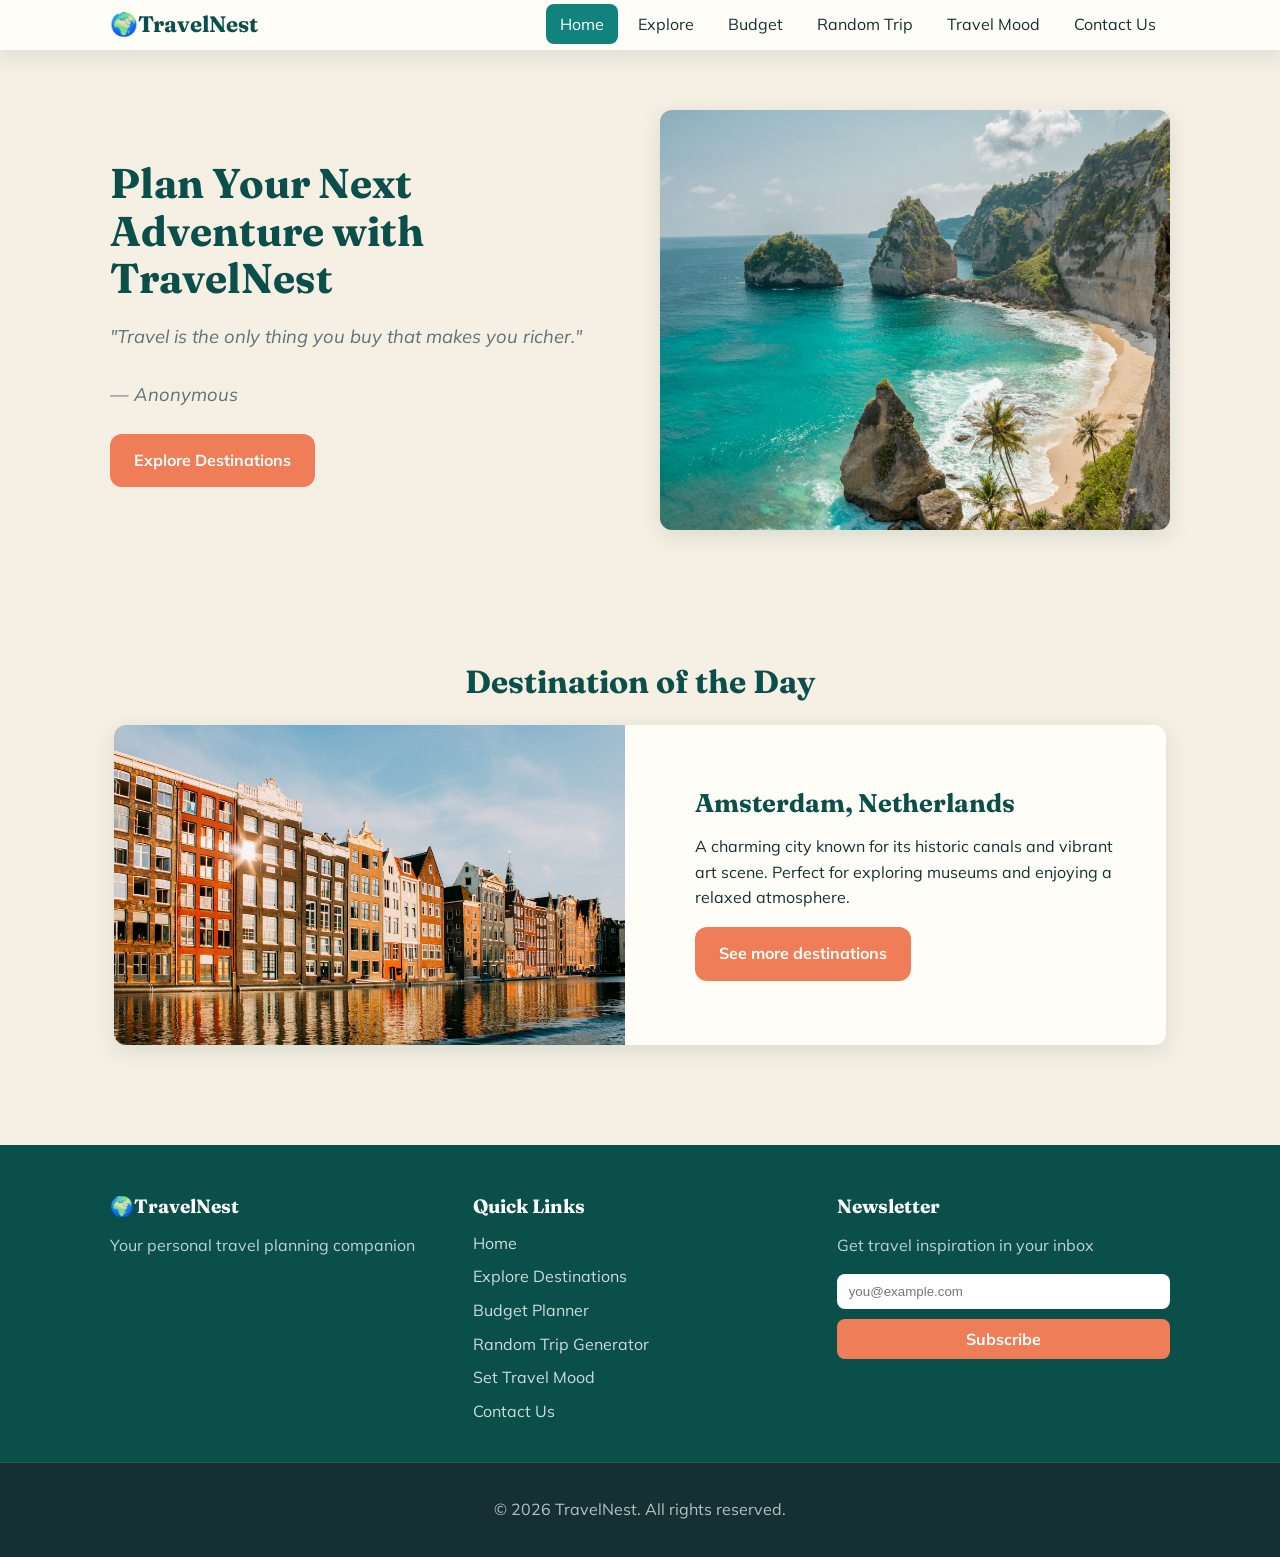
==== index.html @ 8962358c "Add files via upload" ====
<!DOCTYPE html>
<html lang="en">
<head>
    <meta charset="UTF-8">
    <meta name="viewport" content="width=device-width, initial-scale=1.0">
    <title>TravelNest - Travel Companion</title>
    <link rel="preconnect" href="https://fonts.googleapis.com">
    <link rel="preconnect" href="https://fonts.gstatic.com" crossorigin>
    <link href="https://fonts.googleapis.com/css2?family=Fraunces:opsz,wght@9..144,400..700&family=Mulish:wght@400;600;700&display=swap" rel="stylesheet">
    <link rel="stylesheet" href="styles.css">
    <link rel="icon" href="icons/favicon.ico" type="image/x-icon">
    <link rel="manifest" href="manifest.json">
</head>


<body>

<nav class="menu-bar">
  <div class="menu-container">
    <h1>🌍TravelNest</h1>

    <button id="hamburger" class="hamburger" aria-label="Toggle menu">
      <span></span><span></span><span></span>
    </button>

    <ul id="nav-links" class="nav-links">
      <li><a href="index.html" class="menu-item active">Home</a></li>
      <li><a href="explore.html" class="menu-item">Explore</a></li>
      <li><a href="budget.html" class="menu-item">Budget</a></li>
      <li><a href="trips.html" class="menu-item">Random Trip</a></li>
      <li><a href="mood.html" class="menu-item">Travel Mood</a></li>
      <li><a href="contact.html" class="menu-item">Contact Us</a></li>
    </ul>
  </div>
</nav>

<main>
  <section class="hero">
    <div class="hero-text">
      <h2>Plan Your Next Adventure with TravelNest</h2>
      <p id="hero-quote">"Your journey, our passion."</p>
      <a href="explore.html" class="btn-primary">Explore Destinations</a>
    </div>

    <div class="hero-image">
      <img src="images/bali.jpg" alt="A scenic travel destination">
    </div>
  </section>

  <!-- destination of the day-->
   <section class="dotd-section">
    <h2>Destination of the Day</h2>
    <div id="dotd" class="dotd-card">
      Loading today's Pick...
    </div>
  </section>
</main>



<footer class="footer">

    <div class="footer-content">
      <div class="footer-section">
        <h4>🌍TravelNest</h4>
        <p>Your personal travel planning companion</p>
      </div>

      <div class="footer-section">
        <h4>Quick Links</h4>
        <ul>
          <li><a href="index.html">Home</a></li>
          <li><a href="explore.html">Explore Destinations</a></li>
          <li><a href="budget.html">Budget Planner</a></li>
          <li><a href="trips.html">Random Trip Generator</a></li>
          <li><a href="mood.html">Set Travel Mood</a></li>
          <li><a href="contact.html">Contact Us</a></li>
        </ul>
      </div>

      <div class="footer-section">
        <h4>Newsletter</h4>
        <p>Get travel inspiration in your inbox</p>
        <input type="email" id="newsletter-email" placeholder="you@example.com">
        <button id="newsletter-btn" class="btn-primary">Subscribe</button>
        <p id="newsletter-msg"></p>
      </div>
      
    </div>
    <div class="footer-bottom">
      <p>&copy; 2026 TravelNest. All rights reserved.</p>
    </div>
  </footer>

    <script src="data.js"></script>
    <script src="script.js"></script>
    <script src="home.js"></script>
    
</body>
</html>
---- styles.css ----
/* shared by all pages*/

/* 1. Palette + design tokens as CSS variables */
:root {
  --ocean-deep: #0b4f4a;
  --ocean:      #11827c;   /* primary teal */
  --aqua:       #3bb3a8;
  --sand:       #f6efe3;   /* page background */
  --cream:      #fffdf8;   /* cards / panels */
  --coral:      #ef7d57;   /* warm accent / call-to-action */
  --coral-dark: #d8623d;
  --ink:        #143034;   /* main text */
  --muted:      #5e7378;   /* secondary text */
  --radius:     12px;
  --shadow:     0 6px 22px rgba(11, 79, 74, 0.12);
}


/* 2. Base */
* { 
  box-sizing: border-box;
}

body {
  margin: 0;
  font-family: "Mulish", sans-serif;
  color: var(--ink);
  background: var(--sand);
  line-height: 1.6;
}


/* 3. Typography */
h1, h2, h3, h4 {
  font-family: "Fraunces", serif;
  line-height: 1.15;
  color: var(--ocean-deep);
}

a {
  color: var(--ocean);
}



/* 4. Reusable container + section spacing */
.container {
  max-width: 1100px;
  margin: 0 auto;
  padding: 0 20px;
}

main section {
  padding: 48px 0;
}



/* 5. Reusable buttons */
.btn-primary, .btn-secondary {
  display: inline-block;
  padding: 12px 22px;
  border-radius: var(--radius);
  font-family: "Mulish", sans-serif;
  font-weight: 700;
  font-size: 1rem;
  border: 2px solid transparent;
  cursor: pointer;
  text-decoration: none;
  transition: transform 0.15s ease, background 0.2s ease;
}

.btn-primary {
  background: var(--coral);
  color: #fff;
}

.btn-primary:hover {
  background: var(--coral-dark);
  transform: translateY(-2px);
}

.btn-secondary {
  background: transparent;
  color: var(--ocean);
  border-color: var(--ocean);
}

.btn-secondary:hover {
  background: var(--ocean);
  color: #fff;
  transform: translateY(-2px);
}


/* 6. Coloured page-header band*/
.page-header {
  background: linear-gradient(135deg, var(--ocean), var(--ocean-deep));
  color: #fff;
  text-align: center;
  padding: 50px 20px;     /* add this line */
}

.page-header h1 {
  color: #fff;
}

.page-header p {
  color: rgba(255,255,255,0.85);
}


/* NAVIGATION BAR (shared) + mobile hamburger */
.menu-bar {
  background: var(--cream);
  box-shadow: var(--shadow);
  position: sticky;
  top: 0;
  z-index: 300;
}

.menu-container {
  max-width: 1100px;
  margin: 0 auto;
  padding: 12px 20px;
  display: flex;
  align-items: center;
  justify-content: space-between;
  flex-wrap: wrap;
}

.menu-container h1 {
  font-size: 1.4rem;
  margin: 0;
}


.nav-links {
  list-style: none;
  display: flex;
  gap: 6px;
  margin: 0;
  padding: 0;
}

.menu-item {
  color: var(--ink);
  text-decoration: none;
  padding: 10px 14px;
  border-radius: 8px;
  transition: background 0.2s ease, color 0.2s ease;
}

.menu-item:hover {
  background: var(--aqua);
  color: #fff;
}
.menu-item.active {
  background: var(--ocean);
  color: #fff;
}

/* hamburger — hidden on desktop */
.hamburger {
  display: none;
  flex-direction: column;
  gap: 5px;
  background: none;
  border: none;
  cursor: pointer;
  padding: 6px;
}

.hamburger span {
  width: 26px;
  height: 3px;
  background: var(--ocean-deep);
  border-radius: 2px;
  transition: transform 0.3s ease, opacity 0.3s ease;
}

/* MOBILE: show hamburger, collapse menu into a dropdown */
@media (max-width: 768px) {
  .hamburger {
    display: flex;
  }

  .nav-links {
    display: none;
    flex-direction: column;
    width: 100%; 
    margin-top: 12px; 
  }

  .nav-links.open { 
    display: flex; 
  }

  .menu-item { 
    width: 100%; 
    padding: 12px;
  } 
}

/* hamburger bars morph into an X*/
.hamburger.active span:nth-child(1) { 
  transform: translateY(8px) rotate(45deg); 
}

.hamburger.active span:nth-child(2) { 
  opacity: 0; 
}

.hamburger.active span:nth-child(3) { 
  transform: translateY(-8px) rotate(-45deg); 
}

/* ============================================== HOME: HERO ============================================= */
.hero {
  display: grid;
  grid-template-columns: 1fr 1fr;
  gap: 40px;
  align-items: center;
  max-width: 1100px;
  margin: 0 auto;
  padding: 60px 20px;
}

.hero-text h2 {
  font-size: 2.6rem;
  margin: 0 0 16px;
}

.hero-text #hero-quote {
  font-size: 1.15rem;
  color: var(--muted);
  font-style: italic;
  min-height: 3.5em;
  margin-bottom: 24px;
}

.hero-image img {
  width: 100%;
  height: 420px;
  object-fit: cover;
  border-radius: var(--radius);
  box-shadow: var(--shadow);
}

/* stack on smaller screens */
@media (max-width: 768px) {
  .hero {
    grid-template-columns: 1fr;
    padding: 40px 20px;
  }

  .hero-text h2 { 
    font-size: 2rem; 
  }

  .hero-image img { 
    height: 280px; 
  }
}

/* ======================================== HOME: DESTINATION OF THE DAY ====================================== */
.dotd-section {
  max-width: 1100px;
  margin: 0 auto;
  padding: 40px 24px 60px;
  text-align: center;
  box-sizing: border-box;
}

.dotd-section h2 {
  font-size: 2rem;
  margin-bottom: 24px;
}

.dotd-card {
  display: grid;
  grid-template-columns: 1fr 1fr;
  gap: 30px;
  align-items: center;
  background: var(--cream);
  border-radius: var(--radius);
  box-shadow: var(--shadow);
  overflow: hidden;
  text-align: left;
}

.dotd-card img {
  width: 100%;
  height: 320px;
  object-fit: cover;
  max-width: none;
  border-radius: 0;
}

.dotd-info {
  padding: 30px 40px;
}

.dotd-info h3 { 
  font-size: 1.6rem; 
  margin: 0 0 12px; 
}

@media (max-width: 768px) {
  .dotd-card { 
    grid-template-columns: 1fr; 
  }

  .dotd-info { 
    padding: 0 20px 20px; 
  }
}

/* ================================================== FOOTER ============================================== */
.footer {
  background: var(--ocean-deep);
  color: #fff;
  margin-top: 40px;
}

.footer-content {
  max-width: 1100px;
  margin: 0 auto;
  padding: 50px 20px 30px;
  display: grid;
  grid-template-columns: repeat(auto-fit, minmax(220px, 1fr));
  gap: 30px;
}

.footer-section h4 { 
  color: #fff; 
  margin: 0 0 14px; 
  font-size: 1.2rem; 
}

.footer-section p { 
  color: rgba(255,255,255,0.75); 
}

.footer-section ul { 
  list-style: none; 
  padding: 0; 
  margin: 0; 
}

.footer-section ul li { 
  margin-bottom: 8px; 
}

.footer-section a { 
  color: rgba(255,255,255,0.8); 
  text-decoration: none; 
  transition: color 0.2s ease; 
}

.footer-section a:hover { 
  color: var(--ink); 
}

/* newsletter input + button */
.footer-section input {
  width: 100%;
  padding: 10px 12px;
  border: none;
  border-radius: 8px;
  margin-bottom: 10px;
}
.footer-section button {
  width: 100%;
  padding: 10px 12px;
  border: none;
  border-radius: 8px;
  background: var(--coral);
  color: #fff;
  font-weight: bold;
  cursor: pointer;
}

#newsletter-msg { 
  color: var(--aqua); 
  margin-top: 8px; 
  min-height: 1.2em; 
}

.footer-bottom {
  text-align: center;
  padding: 18px;
  border-top: 1px solid rgba(255,255,255,0.15);
  color: rgba(255,255,255,0.7);
  background: var(--ink);
}


/* =============================================== EXPLORE PAGE =============================================== */
.filter-section {
  max-width: 1100px;
  margin: 0 auto;
  padding: 30px 20px 0;
}

.filters {
  display: flex;
  flex-wrap: wrap;
  gap: 12px;
  align-items: center;
}

.filters select,
.filters input {
  padding: 11px 14px;
  border: 1px solid #cfdad9;
  border-radius: 8px;
  font-size: 1rem;
  font-family: "Mulish", sans-serif;
}

.destinations-section {
  max-width: 1100px;
  margin: 0 auto;
  padding: 30px 20px 60px;
}

/* Explore cards: a responsive grid */
.destinations-grid {
  display: grid;
  grid-template-columns: repeat(auto-fill, minmax(250px, 1fr));
  gap: 20px;
}

/* Each card and its image */
.destination-card {
  border: 1px solid #ddd;
  border-radius: 10px;
  overflow: hidden;
  cursor: pointer;
  border: none;
  background: var(--cream);
  box-shadow: var(--shadow);
  transition: transform 0.2s ease, box-shadow 0.2s ease;
}
.destination-card img {
  width: 100%;
  height: 180px;
  object-fit: cover;
}
.card-body {
  padding: 12px;
}

.destination-card:hover {
  transform: translateY(-6px);
  box-shadow: 0 12px 30px rgba(11,79,74,0.18);
}

.destination-card h3 { 
  margin: 0 0 6px; 
  font-size: 1.2rem; 
}

.card-meta { 
  color: var(--ocean); 
  font-weight: 600; 
  margin: 0 0 4px; 
}

.card-budget { 
  color: var(--muted); 
  margin: 0; 
  font-size: 0.9rem; 
}

/* ============================================== BUDGET PAGE =============================================== */
.budget-form {
  max-width: 540px;
  margin: 0 auto;
  background: var(--cream);
  padding: 30px;
  border-radius: var(--radius);
  box-shadow: var(--shadow);
  display: flex;
  flex-direction: column;
  gap: 8px;
}

.budget-form label {
  font-weight: 700;
  margin-top: 10px;
}

.budget-form input,
.budget-form select {
  padding: 11px 14px;
  border: 1px solid #cfdad9;
  border-radius: 8px;
  font-size: 1rem;
  font-family: "Mulish", sans-serif;
}

.budget-form button {
  margin-top: 16px;
}

.budget-form .btn-secondary {
  margin-top: 8px;
}

/* the result + saved plan boxes */
.budget-result,
.saved-plan {
  max-width: 540px;
  margin: 20px auto 0;
}

.budget-result {
  text-align: center;
}

.saved-plan {
  background: var(--cream);
  padding: 20px 24px;
  border-radius: var(--radius);
  box-shadow: var(--shadow);
}

.saved-plan h3 { 
  margin-top: 0; 
}

/* Budget calculator progress bar */
.progress-label { 
  font-weight: 600; 
  color: var(--ink); 
}

.progress-track {
  width: 100%;
  height: 22px;
  background: #eee;
  border-radius: 11px;
  overflow: hidden;
  margin: 10px 0;
}
.progress-fill {
  height: 100%;
  background: var(--ocean);
  transition: width 0.5s ease;
}

.error {
  color: #c0392b;
}

.success {
  color: #2e8b57;
}

.warning {
  color: #e67e22;
}


/* ================================== SEARCH BAR & SUGGESTIONS =========================================== */
.search-wrapper {
  position: relative; 
  display: inline-block; 
}

.suggestions {
  display: none;
  position: absolute;
  top: 100%;
  left: 0;
  right: 0;
  background: #fff;
  border: 1px solid #ccc;
  border-radius: 6px;
  z-index: 50;
  max-height: 220px;
  overflow-y: auto;
}

.suggestion-item {
  padding: 8px 12px; 
  cursor: pointer;
}

.suggestion-item:hover {
  background: #f0f0f0;
}

/* =============================================== MODAL STYLES ============================================ */
.modal {
  display: none;
  position: fixed;
  top: 0; left: 0;
  width: 100%; height: 100%;
  background: rgba(0,0,0,0.6);
  justify-content: center;
  align-items: center;
  z-index: 100;
}

.modal-box { 
  background: var(--cream);
  max-width: 600px;
  width: 90%;
  max-height: 85vh;
  overflow-y: auto;
  padding: 24px;
  border-radius: 10px;
  position: relative;
}

.modal-box h2 { 
  margin-top: 8px; 
}

.modal-meta { 
  color: var(--ocean); 
  font-weight: 600; 
}

.modal-close {
  position: absolute;
  top: 10px; 
  right: 14px;
  font-size: 28px;
  background: none; 
  border: none; 
  cursor: pointer;
  color: var(--ocean-deep);
}

.modal-img {
  width: 100%; 
  border-radius: 8px;
}

/* Cost breakdown table */
.cost-table {
  width: 100%;
  border-collapse: collapse;
  border: 2px solid var(--ocean-deep);
  border-radius: 8px;
  overflow: hidden;
}

.cost-table th {
  background: var(--ocean);
  color: #fff;
  border: 1px solid var(--ocean-deep);
  padding: 10px 12px;
  text-align: left;
}

.cost-table td {
  background: #fff;
  border: 1px solid var(--ocean-deep);
  padding: 10px 12px;
  text-align: left;
}


/* ========================================== RANDOM TRIP PAGE ============================================= */
/* Random Trip result card */
.trip-form {
  max-width: 540px;
  margin: 0 auto;
  background: var(--cream);
  padding: 30px;
  border-radius: var(--radius);
  box-shadow: var(--shadow);
  display: flex;
  flex-direction: column;
  gap: 8px;
}

.trip-form label { 
  font-weight: 700; 
  margin-top: 10px; 
}

.trip-form select {
  padding: 11px 14px;
  border: 1px solid #cfdad9;
  border-radius: 8px;
  font-size: 1rem;
  font-family: "Mulish", sans-serif;
}

.trip-form button { 
  margin-top: 16px; 
}

/* upgrade the result card to the theme */
.trip-card {
  background: var(--cream);
  border: none;
  box-shadow: var(--shadow);
  max-width: 500px;
  margin: 20px auto;
  border: 1px solid #ddd;
  border-radius: 10px;
  overflow: hidden;
  position: relative
}

.trip-card h2 { 
  color: var(--ocean-deep); 
  padding-top: 16px; 
}

.trip-card img {
  width: 100%;
  height: 260px;
  object-fit: cover;
}

.trip-meta { 
  color: var(--ocean); 
  font-weight: 600; 
}

/* the "Add to Wishlist" button inside the card */
.trip-card .add-wishlist {
   margin: 0 16px 16px; 
}

.trip-card h2,
.trip-card .trip-meta,
.trip-card p {
  padding: 0 16px;
}

.trip-card p:last-child {
  padding-bottom: 16px;
}

/* ================================================ WISHLIST ================================================= */
.wishlist-section {
  max-width: 540px;
  margin: 30px auto 60px;
}

.wishlist-section h2 { 
  text-align: center; 
}

.wishlist-item {
  display: flex;
  justify-content: space-between;
  align-items: center;
  background: var(--cream);
  padding: 12px 18px;
  border-radius: 8px;
  box-shadow: var(--shadow);
  margin-bottom: 10px;
}

.wishlist-item span { 
  font-weight: 600; 
}

.wishlist-badge {
  position: absolute;
  top: 12px;
  right: 12px;
  background: var(--coral);
  color: #fff;
  width: 38px;
  height: 38px;
  border-radius: 50%;
  display: flex;
  align-items: center;
  justify-content: center;
  font-size: 18px;
  box-shadow: var(--shadow);
  z-index: 2;
}

/* wiggle animation for the Surprise button */
@keyframes wiggle {
  0%   { transform: rotate(0deg); }
  20%  { transform: rotate(-6deg); }
  40%  { transform: rotate(5deg); }
  60%  { transform: rotate(-4deg); }
  80%  { transform: rotate(3deg); }
  100% { transform: rotate(0deg); }
}

/* when this class is present, run the animation once */
.wiggle {
  animation: wiggle 0.4s ease;
}

/* pop animation for the wishlist button */
@keyframes pop {
  0%   { transform: scale(1); }
  50%  { transform: scale(1.25); }
  100% { transform: scale(1); }
}
.pop {
  animation: pop 0.3s ease;
}

/* when added, show a filled coral heart */
.add-wishlist.added {
  color: var(--coral);
  border-color: var(--coral);
}


/* ============================================== MOOD PAGE ================================================== */

/* Mood sound buttons */
.mood-buttons {
  display: flex;
  flex-wrap: wrap;
  gap: 10px;
}

.mood-btn {
  padding: 12px 18px;
  border: 1px solid #cfdad9;
  border-radius: 8px;
  background: var(--cream);
  cursor: pointer;
  font-size: 1rem;
  transition: transform 0.15s ease, background 0.2s ease;
}
.mood-btn:hover { 
  transform: translateY(-3px); 
}

.mood-btn.playing {
  background: var(--ocean);
  color: #fff;
  border-color: var(--ocean);
}

/* Mood page: audio player */
.player {
  display: none;
  position: fixed;
  bottom: 20px; 
  right: 20px;
  width: 220px;
  background: var(--cream);
  border: 1px solid #ddd;
  border-radius: 12px;
  box-shadow: 0 6px 20px rgba(0,0,0,0.18);
  padding: 14px;
  text-align: center;
  z-index: 200;
}

.player-cover {
  width: 100%;
  height: 120px;
  object-fit: cover;
  border-radius: 8px;
}

.player-title {
  font-weight: bold;
  margin: 8px 0;
}

.player-controls {
  display: flex;
  justify-content: center;
  gap: 12px;
  margin-bottom: 10px;
}

.player-btn {
  font-size: 20px;
  background: none;
  border: none;
  cursor: pointer;
}

.player-track {
  width: 100%;
  height: 6px;
  background: #eee;
  border-radius: 3px;
  overflow: hidden;
}

/* mini-player progress bar on palette */
.player-progress { 
  background: var(--ocean);
  width: 0%;
  height: 100%;
  transition: width 0.1s linear;
}

/* ===================================== MOBILE: compact linear player ======================================== */
@media (max-width: 768px) {
  .player {
    /* span the bottom as a slim bar */
    left: 10px;
    right: 10px;
    bottom: 10px;
    width: auto;
    display: none;
    padding: 8px 12px;
    text-align: left;
  }

  
  .player[style*="display: block"],
  .player[style*="display:block"] {
    display: flex !important;
    align-items: center;
    gap: 10px;
  }

  .player-cover {
    width: 46px;
    height: 46px;
    flex-shrink: 0;              /* keep the thumbnail from squishing */
    margin: 0;
  }

  .player-title {
    margin: 0;
    font-size: 0.9rem;
    flex: 1;                     /* title takes the middle space */
    white-space: nowrap;
    overflow: hidden;
    text-overflow: ellipsis;     /* "..." if the name is long */
  }

  .player-controls {
    margin: 0;
    gap: 8px;
    flex-shrink: 0;
  }

  /* move the progress bar to a thin line along the very bottom edge */
  .player-track {
    position: absolute;
    left: 0;
    right: 0;
    bottom: 0;
    height: 3px;
    border-radius: 0;
  }
}

/* travel goals list as tidy cards */
.mood-destinations {
  max-width: 720px;
  margin: 0 auto;
}

.goal-item {
  display: flex;
  align-items: center;
  gap: 12px;
  background: var(--cream);
  border: none;
  border-radius: 10px;
  box-shadow: var(--shadow);
  margin-bottom: 10px;
  padding: 12px 16px;
  color: var(--ink);    
}

.goal-item span:first-child {
  flex: 1;
}

.goal-status {
  text-transform: capitalize;
  font-style: italic;
  color: var(--ocean-deep);
}

.goal-img {
  width: 60px;
  height: 60px;
  object-fit: cover;
  border-radius: 8px;
}

.goal-name {
  flex: 1;
  color: var(--ink); 
  font-weight: 600;
}

.goal-clear {
  background: none;
  border: none;
  font-size: 20px;
  color: #c0392b;
  cursor: pointer;
}

.goal-item.visited { 
  background: #d6efe0; 
}

.goal-item.planned { 
  background: #ffe9c7; 
}

.goal-buttons { 
  display: flex; 
  gap: 8px; 
  align-items: center; 
}

.goal-buttons .btn-secondary { 
  padding: 6px 12px; 
  font-size: 0.85rem; 
}


/* ===== MOOD: dynamic page background ===== */
body.mood-bg {
  background-size: cover;
  background-position: center;
  background-attachment: fixed;
  transition: background-image 0.6s ease;
}

/* dark overlay so text stays readable over any photo */
body.mood-bg::before {
  content: "";
  position: fixed;
  top: 0; left: 0;
  width: 100%; height: 100%;
  background: linear-gradient(rgba(11, 79, 74, 0.65), rgba(11,79,74,0.45));
  z-index: -1;
}

body.mood-bg h1,
body.mood-bg h2 {
  color: #ef7d57;
}
body.mood-bg p {
  color: #e1b289;
}


/* ===== CONTACT PAGE ===== */
.contact-form {
  max-width: 600px;
  margin: 0 auto;
  background: var(--cream);
  padding: 30px;
  border-radius: var(--radius);
  box-shadow: var(--shadow);
  display: flex;
  flex-direction: column;
  gap: 8px;
}

.contact-form label { 
  font-weight: 700; 
  margin-top: 10px; 
}

.contact-form input,
.contact-form textarea {
  padding: 11px 14px;
  border: 1px solid #cfdad9;
  border-radius: 8px;
  font-size: 1rem;
  font-family: "Mulish", sans-serif;
}

.contact-form input::placeholder,
.contact-form textarea::placeholder {
  color: var(--muted);
}

.contact-form textarea { 
  resize: vertical; 
} 

.contact-form button { 
  margin-top: 16px; 
}

.contact-feedback { 
  margin-top: 12px; 
  min-height: 1.2em; 
}

/* FAQ page: accordion style */
.faq {
  max-width: 700px;
  margin: 20px auto 0;
}

.faq-item {
  border: 1px solid #cfdad9;
  border-radius: 10px;
  margin-bottom: 12px;
  overflow: hidden;
}

.faq-question {
  width: 100%;
  text-align: left;
  padding: 14px 16px;
  background: var(--cream);
  color: var(--ocean-deep);
  border: none;
  font-size: 1rem;
  font-weight: 700;
  font-family: "Mulish", sans-serif;
  cursor: pointer;
  display: flex;
  justify-content: space-between;
  align-items: center;
}

.faq-question:hover {
  background: #eef6f4;
}

.faq-answer {
  max-height: 0;
  overflow: hidden;
  transition: max-height 0.3s ease;
}

.faq-answer p {
  padding: 14px 16px;
  margin: 0;
}

.faq-item.open .faq-answer {
  max-height: 200px;
}

.faq-arrow {
  color: var(--ocean);
  font-size: 1.1rem;
  transition: transform 0.3s ease;
}

.faq-item.open .faq-arrow {
  transform: rotate(180deg);
}
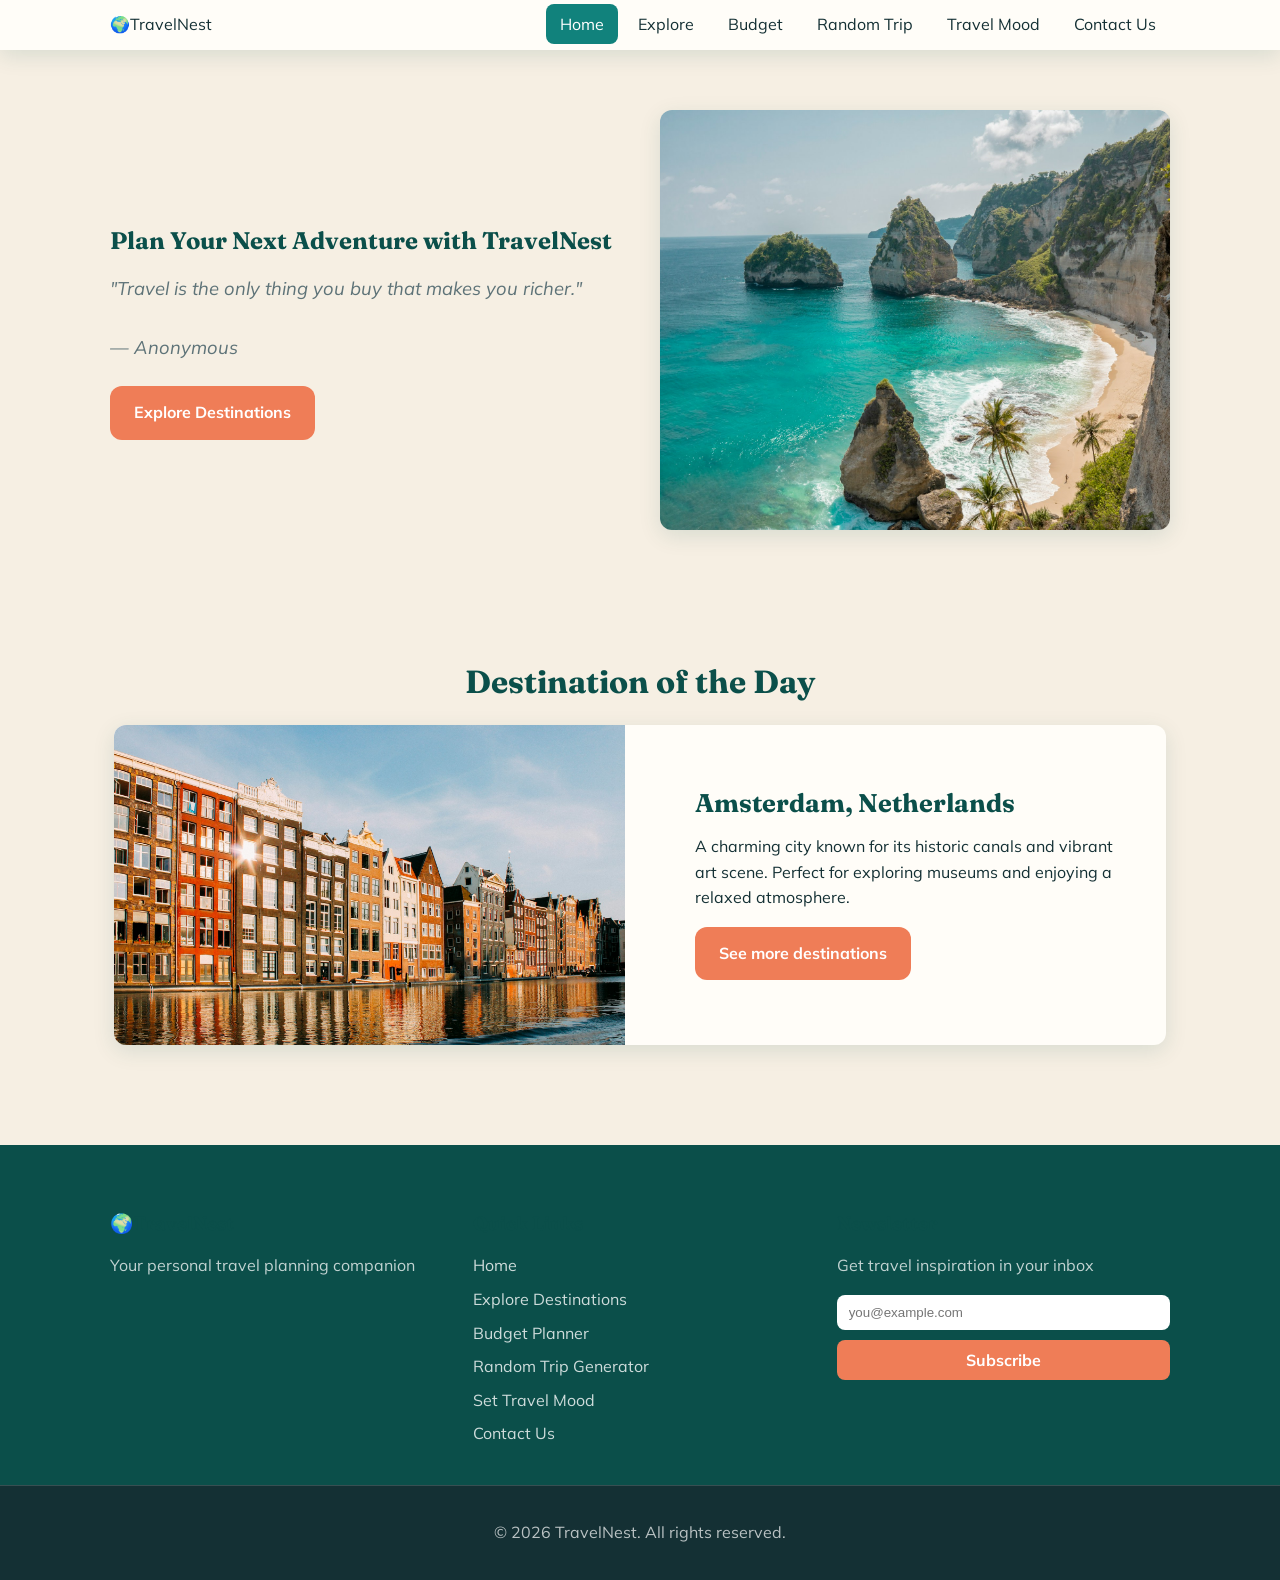
==== commit 9c4f404a: "Add files via upload" ====
--- a/index.html
+++ b/index.html
@@ -17,7 +17,7 @@
 
 <nav class="menu-bar">
   <div class="menu-container">
-    <h1>🌍TravelNest</h1>
+    <div class="logo">🌍TravelNest</div>
 
     <button id="hamburger" class="hamburger" aria-label="Toggle menu">
       <span></span><span></span><span></span>
@@ -37,7 +37,7 @@
 <main>
   <section class="hero">
     <div class="hero-text">
-      <h2>Plan Your Next Adventure with TravelNest</h2>
+      <h1>Plan Your Next Adventure with TravelNest</h1>
       <p id="hero-quote">"Your journey, our passion."</p>
       <a href="explore.html" class="btn-primary">Explore Destinations</a>
     </div>
@@ -62,12 +62,12 @@
 
     <div class="footer-content">
       <div class="footer-section">
-        <h4>🌍TravelNest</h4>
+        <h3>🌍TravelNest</h3>
         <p>Your personal travel planning companion</p>
       </div>
 
       <div class="footer-section">
-        <h4>Quick Links</h4>
+        <h3>Quick Links</h3>
         <ul>
           <li><a href="index.html">Home</a></li>
           <li><a href="explore.html">Explore Destinations</a></li>
@@ -79,7 +79,7 @@
       </div>
 
       <div class="footer-section">
-        <h4>Newsletter</h4>
+        <h3>Newsletter</h3>
         <p>Get travel inspiration in your inbox</p>
         <input type="email" id="newsletter-email" placeholder="you@example.com">
         <button id="newsletter-btn" class="btn-primary">Subscribe</button>
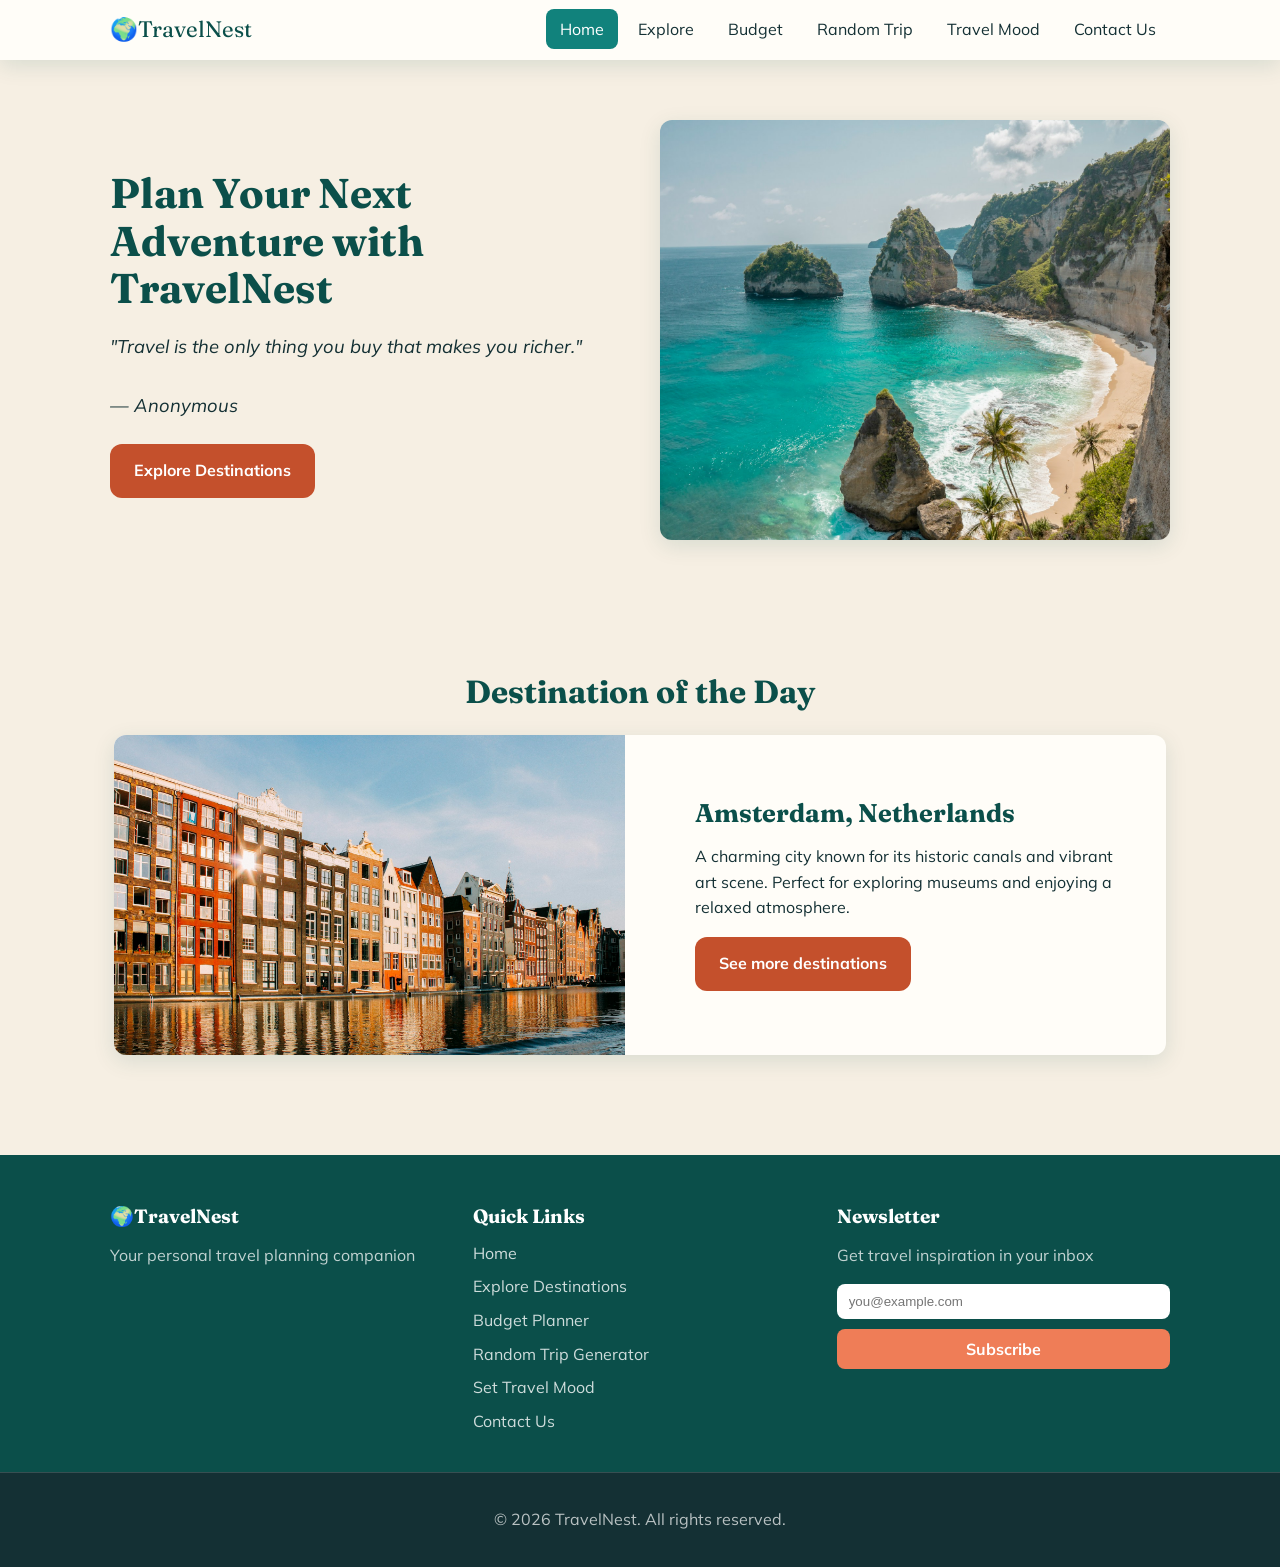
==== commit de596931: "Add files via upload" ====
--- a/index.html
+++ b/index.html
@@ -81,6 +81,7 @@
       <div class="footer-section">
         <h3>Newsletter</h3>
         <p>Get travel inspiration in your inbox</p>
+        <label for="newsletter-email" class="visually-hidden">Email address for newsletter</label>
         <input type="email" id="newsletter-email" placeholder="you@example.com">
         <button id="newsletter-btn" class="btn-primary">Subscribe</button>
         <p id="newsletter-msg"></p>
--- a/styles.css
+++ b/styles.css
@@ -71,23 +71,23 @@
 }
 
 .btn-primary {
-  background: var(--coral);
+  background: #c4502c;
   color: #fff;
 }
 
 .btn-primary:hover {
-  background: var(--coral-dark);
+  background: #a8431f;
   transform: translateY(-2px);
 }
 
 .btn-secondary {
   background: transparent;
-  color: var(--ocean);
-  border-color: var(--ocean);
+  color: var(--ocean-deep);
+  border-color: var(--ocean-deep);
 }
 
 .btn-secondary:hover {
-  background: var(--ocean);
+  background: var(--ocean-deep);
   color: #fff;
   transform: translateY(-2px);
 }
@@ -98,7 +98,7 @@
   background: linear-gradient(135deg, var(--ocean), var(--ocean-deep));
   color: #fff;
   text-align: center;
-  padding: 50px 20px;     /* add this line */
+  padding: 50px 20px;
 }
 
 .page-header h1 {
@@ -129,9 +129,11 @@
   flex-wrap: wrap;
 }
 
-.menu-container h1 {
+.logo {
+  font-family: "Fraunces", serif;
   font-size: 1.4rem;
   margin: 0;
+  color: var(--ocean-deep);
 }
 
 
@@ -226,14 +228,14 @@
   padding: 60px 20px;
 }
 
-.hero-text h2 {
+.hero-text h1 {
   font-size: 2.6rem;
   margin: 0 0 16px;
 }
 
 .hero-text #hero-quote {
   font-size: 1.15rem;
-  color: var(--muted);
+  color: var(--ink);
   font-style: italic;
   min-height: 3.5em;
   margin-bottom: 24px;
@@ -254,7 +256,7 @@
     padding: 40px 20px;
   }
 
-  .hero-text h2 { 
+  .hero-text h1 { 
     font-size: 2rem; 
   }
 
@@ -332,7 +334,7 @@
   gap: 30px;
 }
 
-.footer-section h4 { 
+.footer-section h3 { 
   color: #fff; 
   margin: 0 0 14px; 
   font-size: 1.2rem; 
@@ -434,7 +436,6 @@
 
 /* Each card and its image */
 .destination-card {
-  border: 1px solid #ddd;
   border-radius: 10px;
   overflow: hidden;
   cursor: pointer;
@@ -700,14 +701,13 @@
 /* upgrade the result card to the theme */
 .trip-card {
   background: var(--cream);
-  border: none;
   box-shadow: var(--shadow);
   max-width: 500px;
   margin: 20px auto;
-  border: 1px solid #ddd;
+  border: none;
   border-radius: 10px;
   overflow: hidden;
-  position: relative
+  position: relative;
 }
 
 .trip-card h2 { 
@@ -1153,4 +1153,14 @@
 
 .faq-item.open .faq-arrow {
   transform: rotate(180deg);
+}
+
+
+
+.visually-hidden {
+  position: absolute;
+  width: 1px; height: 1px;
+  margin: -1px; padding: 0; border: 0;
+  clip: rect(0 0 0 0);
+  overflow: hidden;
 }
